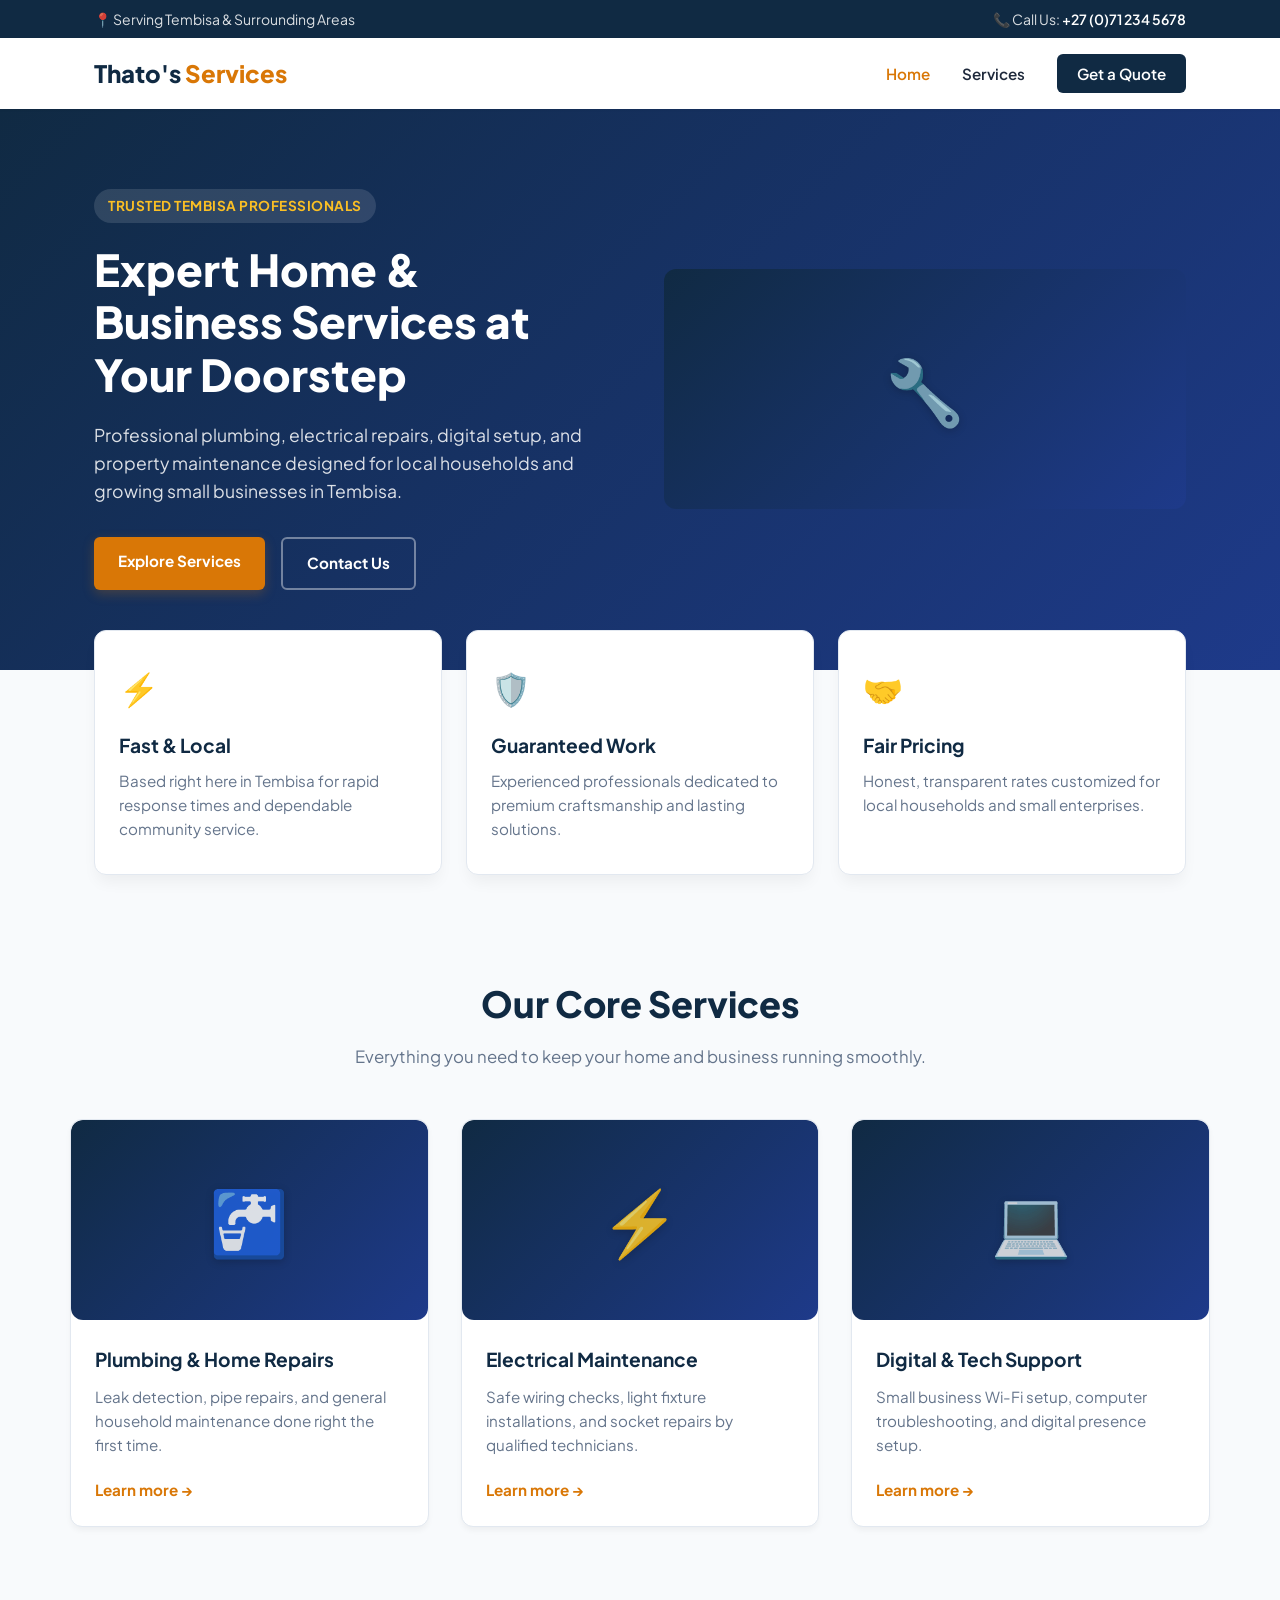
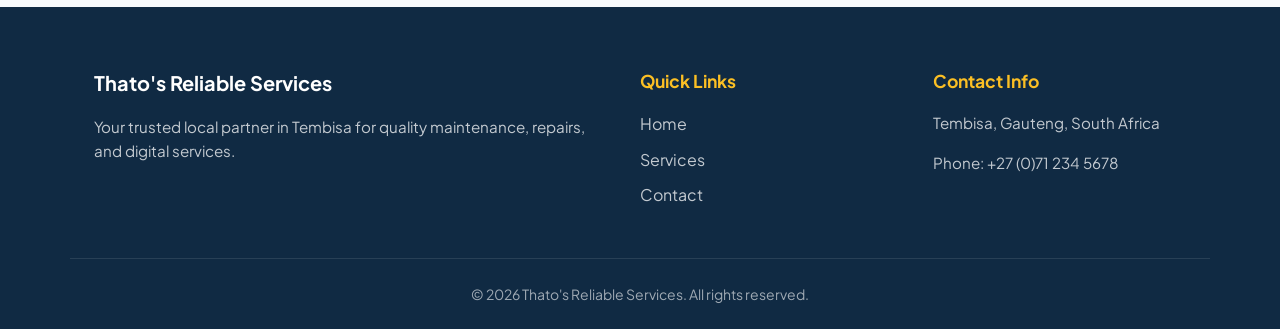
==== tembisa-business/index.html @ ab4304c1 "Add files via upload" ====
<!DOCTYPE html>
<html lang="en">
<head>
    <meta charset="UTF-8">
    <meta name="viewport" content="width=device-width, initial-scale=1.0">
    <title>Thato's Reliable Services | Tembisa</title>
    <link rel="stylesheet" href="style.css">
    <link rel="preconnect" href="https://fonts.googleapis.com">
    <link rel="preconnect" href="https://fonts.gstatic.com" crossorigin>
    <link href="https://fonts.googleapis.com/css2?family=Plus+Jakarta+Sans:wght@400;500;600;700;800&display=swap" rel="stylesheet">
</head>
<body>
    <!-- Top Bar -->
    <div class="top-bar">
        <div class="container top-bar-content">
            <span>📍 Serving Tembisa & Surrounding Areas</span>
            <span>📞 Call Us: <a href="tel:+27712345678">+27 (0)71 234 5678</a></span>
        </div>
    </div>

    <!-- Header / Navigation -->
    <header>
        <div class="container nav-container">
            <h1 class="logo">Thato's <span>Services</span></h1>
            <nav>
                <ul>
                    <li><a href="index.html" class="active">Home</a></li>
                    <li><a href="services.html">Services</a></li>
                    <li><a href="contact.html" class="btn-nav">Get a Quote</a></li>
                </ul>
            </nav>
        </div>
    </header>

    <main>
        <!-- Hero Section -->
        <section class="hero">
            <div class="container hero-grid">
                <div class="hero-content">
                    <span class="badge">Trusted Tembisa Professionals</span>
                    <h2>Expert Home & Business Services at Your Doorstep</h2>
                    <p>Professional plumbing, electrical repairs, digital setup, and property maintenance designed for local households and growing small businesses in Tembisa.</p>
                    <div class="hero-buttons">
                        <a href="services.html" class="btn btn-primary">Explore Services</a>
                        <a href="contact.html" class="btn btn-secondary">Contact Us</a>
                    </div>
                </div>
                <div class="hero-image">
                    <div class="img-frame">
                        <span class="fallback-icon">🔧</span>
                        <img src="https://picsum.photos/seed/technician/800/600" alt="Professional technician at work" onerror="this.style.display='none';this.parentElement.querySelector('.fallback-icon').style.display='flex';" />
                    </div>
                </div>
            </div>
        </section>

        <!-- Features / Trust Section -->
        <section class="features container">
            <div class="card">
                <div class="card-icon">⚡</div>
                <h3>Fast & Local</h3>
                <p>Based right here in Tembisa for rapid response times and dependable community service.</p>
            </div>
            <div class="card">
                <div class="card-icon">🛡️</div>
                <h3>Guaranteed Work</h3>
                <p>Experienced professionals dedicated to premium craftsmanship and lasting solutions.</p>
            </div>
            <div class="card">
                <div class="card-icon">🤝</div>
                <h3>Fair Pricing</h3>
                <p>Honest, transparent rates customized for local households and small enterprises.</p>
            </div>
        </section>

        <!-- Featured Services Preview -->
        <section class="preview-section container">
            <div class="section-title">
                <h2>Our Core Services</h2>
                <p>Everything you need to keep your home and business running smoothly.</p>
            </div>
            <div class="service-grid">
                                <div class="service-preview-card">
                    <div class="img-frame">
                        <span class="fallback-icon">🚰</span>
                        <img src="https://picsum.photos/seed/plumbing/600/400" alt="Plumbing Repairs" onerror="this.style.display='none';">
                    </div>
                    <div class="service-preview-body">
                        <h3>Plumbing & Home Repairs</h3>
                        <p>Leak detection, pipe repairs, and general household maintenance done right the first time.</p>
                        <a href="services.html" class="link-arrow">Learn more &rarr;</a>
                    </div>
                </div>
                <div class="service-preview-card">
                    <div class="img-frame">
                        <span class="fallback-icon">⚡</span>
                        <img src="https://picsum.photos/seed/electrical/600/400" alt="Electrical Work" onerror="this.style.display='none';">
                    </div>
                    <div class="service-preview-body">
                        <h3>Electrical Maintenance</h3>
                        <p>Safe wiring checks, light fixture installations, and socket repairs by qualified technicians.</p>
                        <a href="services.html" class="link-arrow">Learn more &rarr;</a>
                    </div>
                </div>
                <div class="service-preview-card">
                    <div class="img-frame">
                        <span class="fallback-icon">💻</span>
                        <img src="https://picsum.photos/seed/digital/600/400" alt="Digital Solutions" onerror="this.style.display='none';">
                    </div>
                    <div class="service-preview-body">
                        <h3>Digital & Tech Support</h3>
                        <p>Small business Wi-Fi setup, computer troubleshooting, and digital presence setup.</p>
                        <a href="services.html" class="link-arrow">Learn more &rarr;</a>
                    </div>
                </div>
            </div>
        </section>
    </main>

    <!-- Footer -->
    <footer>
        <div class="container footer-content">
            <div>
                <h3>Thato's Reliable Services</h3>
                <p>Your trusted local partner in Tembisa for quality maintenance, repairs, and digital services.</p>
            </div>
            <div>
                <h4>Quick Links</h4>
                <ul>
                    <li><a href="index.html">Home</a></li>
                    <li><a href="services.html">Services</a></li>
                    <li><a href="contact.html">Contact</a></li>
                </ul>
            </div>
            <div>
                <h4>Contact Info</h4>
                <p>Tembisa, Gauteng, South Africa</p>
                <p>Phone: +27 (0)71 234 5678</p>
            </div>
        </div>
        <div class="sub-footer">
            <p>&copy; 2026 Thato's Reliable Services. All rights reserved.</p>
        </div>
    </footer>
</body>
</html>
---- tembisa-business/style.css ----
/* Professional Styling — Thato's Reliable Services */

:root {
    --primary: #102a43;
    --primary-light: #243b53;
    --accent: #d97706;
    --accent-hover: #b45309;
    --text-dark: #1e293b;
    --text-muted: #64748b;
    --bg-light: #f8fafc;
    --white: #ffffff;
    --border: #e2e8f0;
}

* {
    margin: 0;
    padding: 0;
    box-sizing: border-box;
}

body {
    font-family: 'Plus Jakarta Sans', sans-serif;
    color: var(--text-dark);
    background-color: var(--bg-light);
    line-height: 1.6;
}

.container {
    max-width: 1140px;
    margin: 0 auto;
    padding: 0 24px;
}

/* Top Bar */
.top-bar {
    background-color: var(--primary);
    color: rgba(255, 255, 255, 0.85);
    font-size: 0.875rem;
    padding: 8px 0;
}

.top-bar-content {
    display: flex;
    justify-content: space-between;
    align-items: center;
}

.top-bar a {
    color: var(--white);
    text-decoration: none;
    font-weight: 600;
}

/* Header */
header {
    background-color: var(--white);
    box-shadow: 0 1px 3px rgba(0,0,0,0.05);
    position: sticky;
    top: 0;
    z-index: 100;
}

.nav-container {
    display: flex;
    justify-content: space-between;
    align-items: center;
    padding: 16px 24px;
}

.logo {
    font-size: 1.5rem;
    font-weight: 800;
    color: var(--primary);
}

.logo span {
    color: var(--accent);
}

nav ul {
    list-style: none;
    display: flex;
    align-items: center;
    gap: 32px;
}

nav a {
    color: var(--text-dark);
    text-decoration: none;
    font-weight: 600;
    font-size: 0.95rem;
    transition: color 0.2s;
}

nav a:hover, nav a.active {
    color: var(--accent);
}

/* Buttons */
.btn {
    display: inline-block;
    padding: 12px 24px;
    font-weight: 700;
    border-radius: 6px;
    text-decoration: none;
    transition: all 0.2s ease;
    cursor: pointer;
    border: none;
    font-size: 0.95rem;
}

.btn-primary {
    background-color: var(--accent);
    color: var(--white);
    box-shadow: 0 4px 12px rgba(217, 119, 6, 0.25);
}

.btn-primary:hover {
    background-color: var(--accent-hover);
    transform: translateY(-1px);
}

.btn-secondary {
    background-color: transparent;
    color: var(--white);
    border: 2px solid rgba(255, 255, 255, 0.4);
}

.btn-secondary:hover {
    border-color: var(--white);
    background-color: rgba(255, 255, 255, 0.1);
}

.btn-nav {
    background-color: var(--primary);
    color: var(--white) !important;
    padding: 10px 20px;
    border-radius: 6px;
}

.btn-nav:hover {
    background-color: var(--primary-light);
}

.btn-full {
    width: 100%;
    text-align: center;
}

/* Hero Section */
.hero {
    background: linear-gradient(135deg, var(--primary) 0%, #1e3a8a 100%);
    color: var(--white);
    padding: 80px 0;
}

.hero-grid {
    display: grid;
    grid-template-columns: 1fr 1fr;
    gap: 48px;
    align-items: center;
}

.badge {
    display: inline-block;
    background-color: rgba(255, 255, 255, 0.12);
    color: #fbbf24;
    padding: 6px 14px;
    border-radius: 50px;
    font-size: 0.85rem;
    font-weight: 700;
    margin-bottom: 20px;
    text-transform: uppercase;
    letter-spacing: 0.5px;
}

.hero-content h2 {
    font-size: 2.75rem;
    font-weight: 800;
    line-height: 1.2;
    margin-bottom: 20px;
}

.hero-content p {
    font-size: 1.1rem;
    color: rgba(255, 255, 255, 0.85);
    margin-bottom: 32px;
}

.hero-buttons {
    display: flex;
    gap: 16px;
}

.hero-image img {
    width: 100%;
    border-radius: 12px;
    box-shadow: 0 20px 25px -5px rgba(0, 0, 0, 0.3);
    object-fit: cover;
    height: 380px;
}

/* Image frame with gradient + icon fallback layer */
.img-frame {
    position: relative;
    width: 100%;
    height: 100%;
    min-height: 240px;
    border-radius: 12px;
    overflow: hidden;
    background: linear-gradient(135deg, var(--primary), #1e3a8a);
    display: flex;
    align-items: center;
    justify-content: center;
}

.img-frame .fallback-icon {
    font-size: 4rem;
    color: rgba(255, 255, 255, 0.85);
    text-shadow: 0 2px 8px rgba(0, 0, 0, 0.2);
}

.img-frame img {
    position: absolute;
    inset: 0;
    width: 100%;
    height: 100%;
    object-fit: cover;
    border-radius: 12px;
}

/* Features */
.features {
    display: grid;
    grid-template-columns: repeat(3, 1fr);
    gap: 24px;
    margin-top: -40px;
    position: relative;
    z-index: 10;
    margin-bottom: 60px;
}

.card {
    background: var(--white);
    padding: 32px 24px;
    border-radius: 12px;
    box-shadow: 0 10px 15px -3px rgba(0, 0, 0, 0.05);
    border: 1px solid var(--border);
}

.card-icon {
    font-size: 2rem;
    margin-bottom: 16px;
}

.card h3 {
    font-size: 1.2rem;
    font-weight: 700;
    margin-bottom: 8px;
    color: var(--primary);
}

.card p {
    color: var(--text-muted);
    font-size: 0.95rem;
}

/* Preview Section */
.preview-section {
    padding: 40px 0 80px 0;
}

.section-title {
    text-align: center;
    max-width: 600px;
    margin: 0 auto 48px auto;
}

.section-title h2 {
    font-size: 2.25rem;
    font-weight: 800;
    color: var(--primary);
    margin-bottom: 12px;
}

.section-title p {
    color: var(--text-muted);
    font-size: 1.05rem;
}

.service-grid {
    display: grid;
    grid-template-columns: repeat(3, 1fr);
    gap: 32px;
}

.service-preview-card {
    background: var(--white);
    border-radius: 12px;
    overflow: hidden;
    box-shadow: 0 4px 6px -1px rgba(0, 0, 0, 0.05);
    border: 1px solid var(--border);
    display: flex;
    flex-direction: column;
    transition: transform 0.2s;
}

.service-preview-card:hover {
    transform: translateY(-4px);
}

.service-preview-card .img-frame {
    height: 200px;
    min-height: 0;
}

.service-preview-body {
    padding: 24px;
    display: flex;
    flex-direction: column;
    flex-grow: 1;
}

.service-preview-body h3 {
    font-size: 1.2rem;
    font-weight: 700;
    color: var(--primary);
    margin-bottom: 10px;
}

.service-preview-body p {
    color: var(--text-muted);
    font-size: 0.95rem;
    margin-bottom: 20px;
    flex-grow: 1;
}

.link-arrow {
    color: var(--accent);
    font-weight: 700;
    text-decoration: none;
    font-size: 0.95rem;
}

.link-arrow:hover {
    text-decoration: underline;
}

/* Services Page Specific */
.page-header {
    text-align: center;
    padding: 60px 0 40px 0;
    max-width: 700px;
    margin: 0 auto;
}

.page-header h2 {
    font-size: 2.5rem;
    font-weight: 800;
    color: var(--primary);
    margin-bottom: 12px;
}

.page-header p {
    color: var(--text-muted);
    font-size: 1.1rem;
}

.services-list-container {
    padding-bottom: 80px;
    display: flex;
    flex-direction: column;
    gap: 48px;
}

.service-row {
    display: grid;
    grid-template-columns: 1fr 1fr;
    gap: 48px;
    align-items: center;
    background: var(--white);
    border-radius: 16px;
    overflow: hidden;
    box-shadow: 0 4px 12px rgba(0,0,0,0.05);
    border: 1px solid var(--border);
}

.service-row.reverse {
    direction: rtl;
}

.service-row.reverse > * {
    direction: ltr;
}

.service-img img {
    width: 100%;
    height: 100%;
    min-height: 320px;
    object-fit: cover;
}

.service-desc {
    padding: 40px;
}

.service-tag {
    display: inline-block;
    background-color: #fef3c7;
    color: #d97706;
    padding: 4px 12px;
    border-radius: 50px;
    font-size: 0.8rem;
    font-weight: 700;
    margin-bottom: 12px;
    text-transform: uppercase;
}

.service-desc h3 {
    font-size: 1.75rem;
    font-weight: 800;
    color: var(--primary);
    margin-bottom: 16px;
}

.service-desc p {
    color: var(--text-muted);
    margin-bottom: 20px;
}

.service-desc ul {
    list-style: none;
    margin-bottom: 24px;
}

.service-desc li {
    font-size: 0.95rem;
    font-weight: 600;
    color: var(--text-dark);
    margin-bottom: 8px;
}

/* Contact Page Specific */
.contact-page {
    padding: 60px 0 80px 0;
}

.contact-intro {
    text-align: center;
    max-width: 600px;
    margin: 0 auto 48px auto;
}

.contact-intro h2 {
    font-size: 2.5rem;
    font-weight: 800;
    color: var(--primary);
    margin-bottom: 12px;
}

.contact-intro p {
    color: var(--text-muted);
    font-size: 1.1rem;
}

.contact-grid {
    display: grid;
    grid-template-columns: 1.2fr 0.8fr;
    gap: 32px;
}

.contact-card, .contact-info {
    background: var(--white);
    padding: 40px;
    border-radius: 16px;
    box-shadow: 0 4px 12px rgba(0,0,0,0.05);
    border: 1px solid var(--border);
}

.contact-card h3, .contact-info h3 {
    font-size: 1.5rem;
    font-weight: 800;
    color: var(--primary);
    margin-bottom: 24px;
}

.form-group {
    margin-bottom: 20px;
}

.contact-form label {
    display: block;
    font-weight: 600;
    font-size: 0.9rem;
    color: var(--primary);
    margin-bottom: 8px;
}

.contact-form input,
.contact-form textarea {
    width: 100%;
    padding: 12px 16px;
    border: 1px solid var(--border);
    border-radius: 8px;
    font-family: inherit;
    font-size: 1rem;
    background-color: var(--bg-light);
    transition: border-color 0.2s;
}

.contact-form input:focus,
.contact-form textarea:focus {
    outline: none;
    border-color: var(--accent);
    background-color: var(--white);
}

.info-item {
    display: flex;
    gap: 16px;
    margin-bottom: 24px;
    align-items: flex-start;
}

.info-icon {
    font-size: 1.5rem;
    background: var(--bg-light);
    padding: 12px;
    border-radius: 12px;
}

.info-item strong {
    display: block;
    font-size: 0.95rem;
    color: var(--primary);
    margin-bottom: 4px;
}

.info-item p, .info-item a {
    color: var(--text-muted);
    font-size: 0.95rem;
    text-decoration: none;
}

.info-item a:hover {
    color: var(--accent);
}

/* Footer */
footer {
    background-color: var(--primary);
    color: var(--white);
    padding-top: 60px;
}

.footer-content {
    display: grid;
    grid-template-columns: 2fr 1fr 1fr;
    gap: 40px;
    padding-bottom: 40px;
    border-bottom: 1px solid rgba(255, 255, 255, 0.1);
}

.footer-content h3 {
    font-size: 1.25rem;
    font-weight: 700;
    margin-bottom: 16px;
}

.footer-content h4 {
    font-size: 1.1rem;
    font-weight: 700;
    margin-bottom: 16px;
    color: #fbbf24;
}

.footer-content p {
    color: rgba(255, 255, 255, 0.75);
    font-size: 0.95rem;
    margin-bottom: 16px;
}

.footer-content ul {
    list-style: none;
}

.footer-content li {
    margin-bottom: 10px;
}

.footer-content a {
    color: rgba(255, 255, 255, 0.75);
    text-decoration: none;
    transition: color 0.2s;
}

.footer-content a:hover {
    color: var(--white);
}

.sub-footer {
    text-align: center;
    padding: 24px 0;
    color: rgba(255, 255, 255, 0.6);
    font-size: 0.875rem;
}

/* Responsive Design */
@media (max-width: 900px) {
    .hero-grid,
    .features,
    .service-grid,
    .service-row,
    .service-row.reverse,
    .contact-grid,
    .footer-content {
        grid-template-columns: 1fr;
        direction: ltr;
    }

    .features {
        margin-top: 20px;
    }

    .hero-content h2 {
        font-size: 2.2rem;
    }

    .service-row img {
        height: 240px;
        min-height: auto;
    }
}
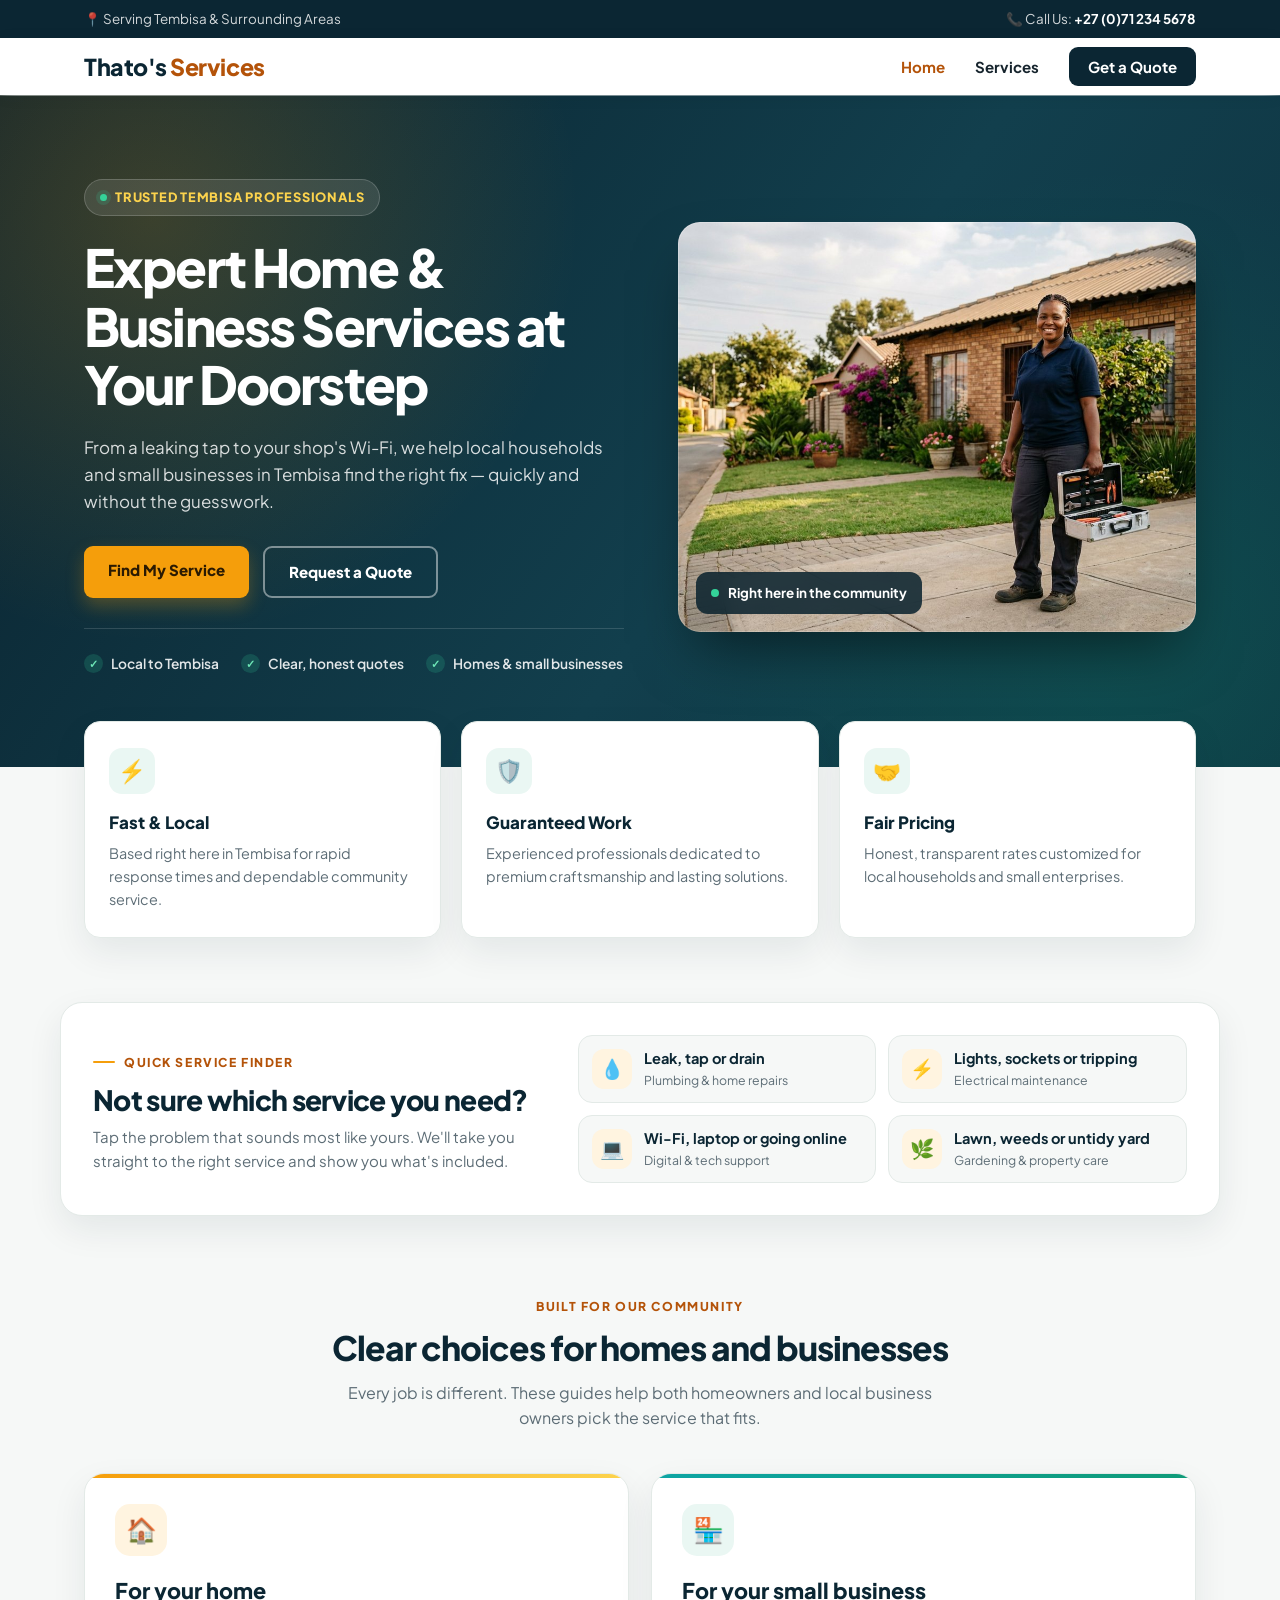
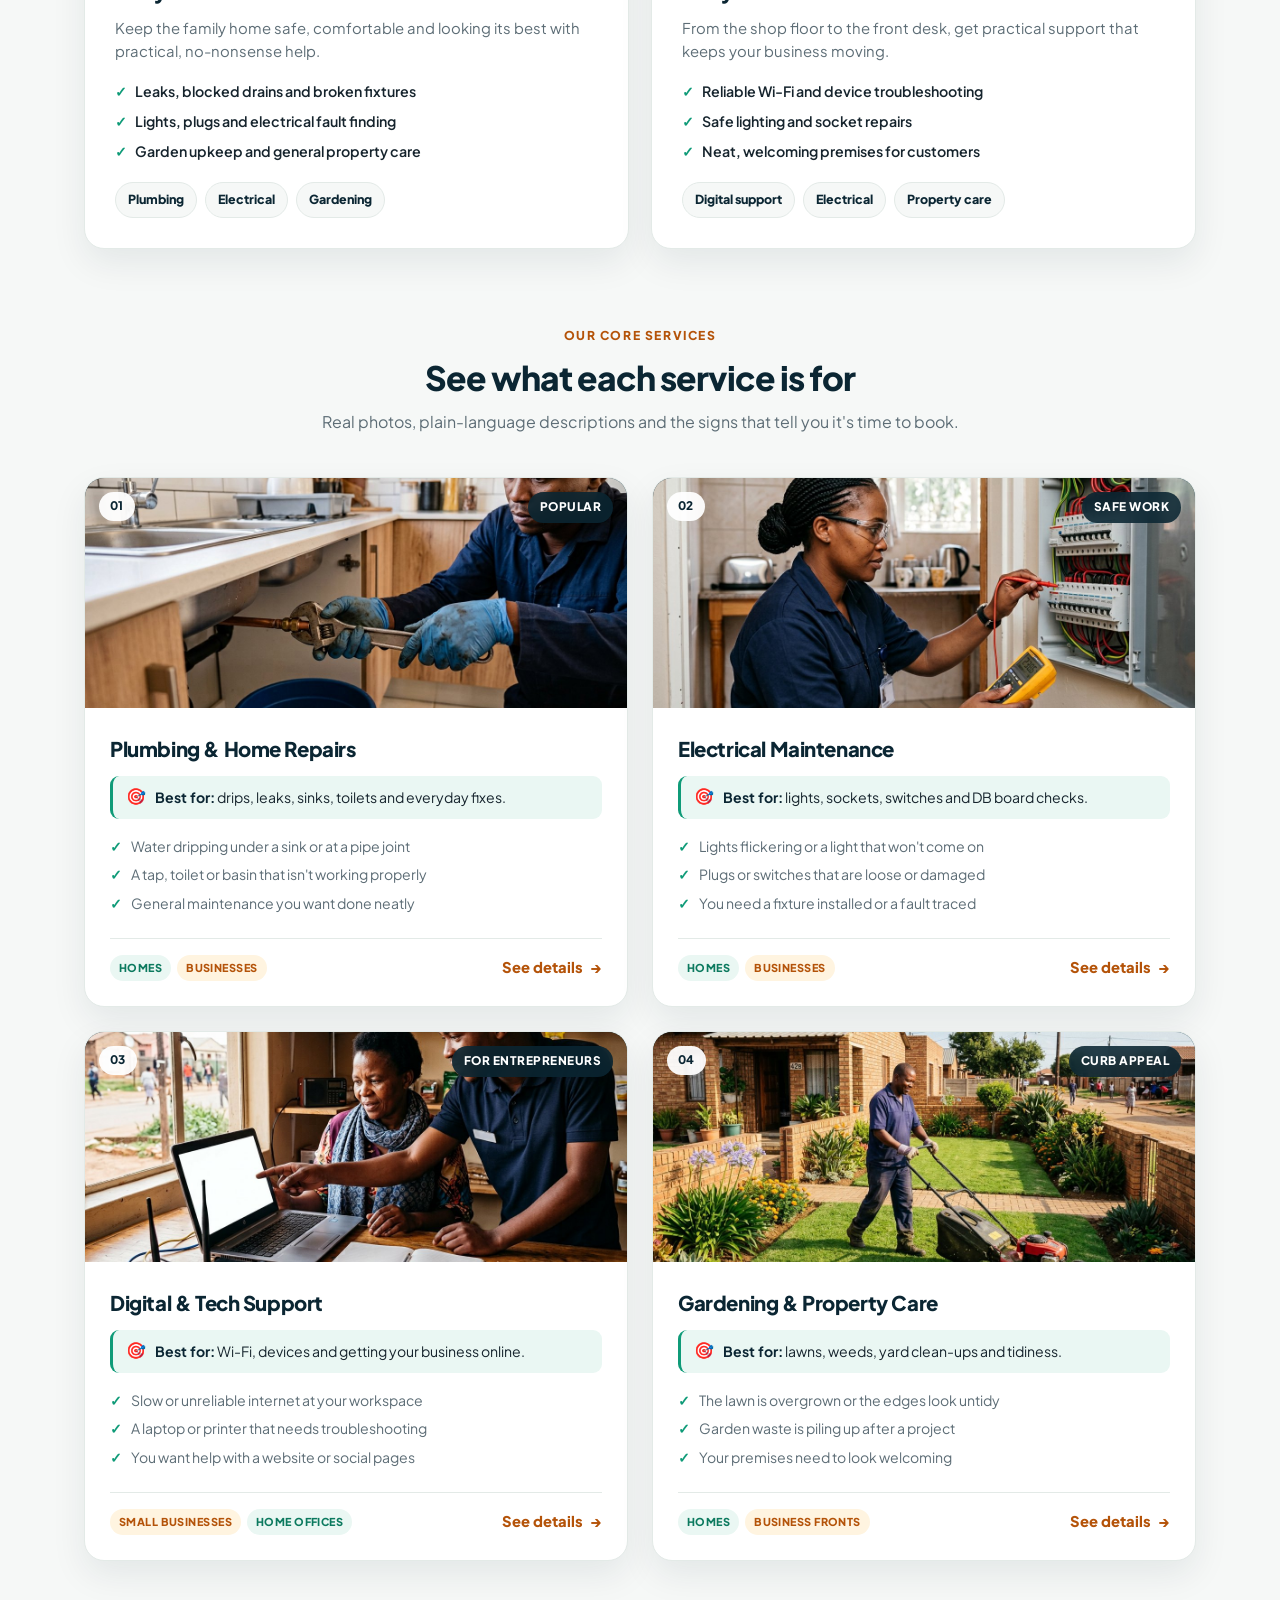
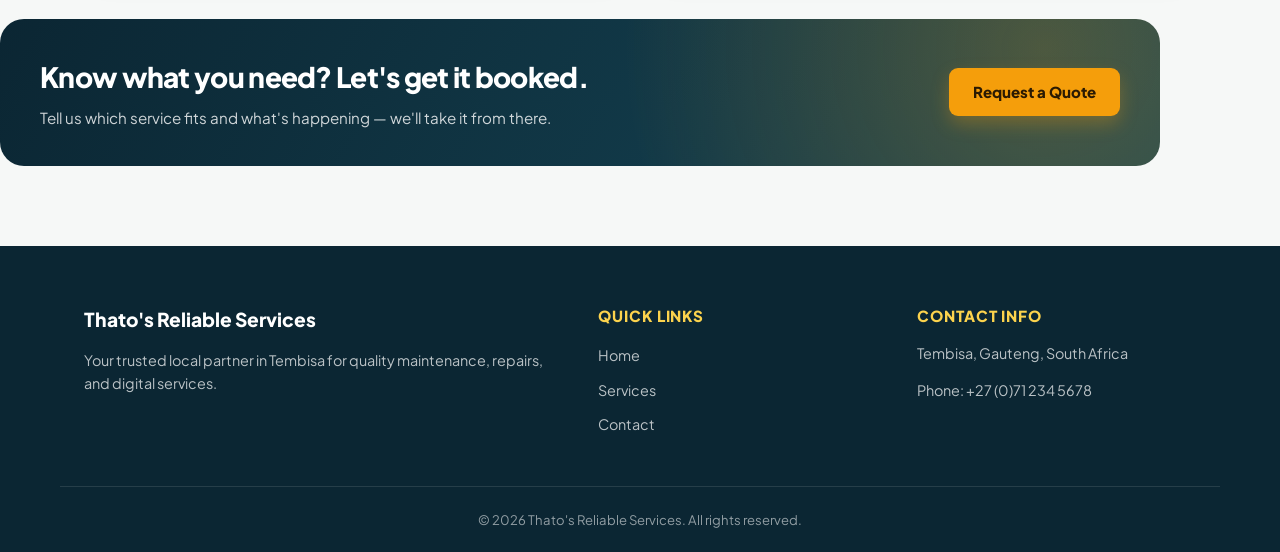
==== commit 023d42f7: "Align service imagery and add service finder guidance Co-authored-by: arena-agent <297053741+arena-a" ====
--- a/tembisa-business/index.html
+++ b/tembisa-business/index.html
@@ -3,11 +3,13 @@
 <head>
     <meta charset="UTF-8">
     <meta name="viewport" content="width=device-width, initial-scale=1.0">
-    <title>Thato's Reliable Services | Tembisa</title>
+    <title>Thato's Reliable Services | Tembisa Home & Business Services</title>
+    <meta name="description" content="Local plumbing, electrical, digital support and property care for homes and small businesses in Tembisa, Johannesburg. Find the right service in seconds.">
     <link rel="stylesheet" href="style.css">
     <link rel="preconnect" href="https://fonts.googleapis.com">
     <link rel="preconnect" href="https://fonts.gstatic.com" crossorigin>
     <link href="https://fonts.googleapis.com/css2?family=Plus+Jakarta+Sans:wght@400;500;600;700;800&display=swap" rel="stylesheet">
+    <script src="script.js" defer></script>
 </head>
 <body>
     <!-- Top Bar -->
@@ -22,7 +24,7 @@
     <header>
         <div class="container nav-container">
             <h1 class="logo">Thato's <span>Services</span></h1>
-            <nav>
+            <nav aria-label="Main navigation">
                 <ul>
                     <li><a href="index.html" class="active">Home</a></li>
                     <li><a href="services.html">Services</a></li>
@@ -33,29 +35,35 @@
     </header>
 
     <main>
-        <!-- Hero Section -->
+        <!-- Hero -->
         <section class="hero">
             <div class="container hero-grid">
                 <div class="hero-content">
                     <span class="badge">Trusted Tembisa Professionals</span>
                     <h2>Expert Home & Business Services at Your Doorstep</h2>
-                    <p>Professional plumbing, electrical repairs, digital setup, and property maintenance designed for local households and growing small businesses in Tembisa.</p>
+                    <p>From a leaking tap to your shop's Wi-Fi, we help local households and small businesses in Tembisa find the right fix — quickly and without the guesswork.</p>
                     <div class="hero-buttons">
-                        <a href="services.html" class="btn btn-primary">Explore Services</a>
-                        <a href="contact.html" class="btn btn-secondary">Contact Us</a>
+                        <a href="#find-my-service" class="btn btn-primary">Find My Service</a>
+                        <a href="contact.html" class="btn btn-secondary">Request a Quote</a>
+                    </div>
+                    <div class="hero-proof">
+                        <span>Local to Tembisa</span>
+                        <span>Clear, honest quotes</span>
+                        <span>Homes & small businesses</span>
                     </div>
                 </div>
                 <div class="hero-image">
                     <div class="img-frame">
-                        <span class="fallback-icon">🔧</span>
-                        <img src="https://picsum.photos/seed/technician/800/600" alt="Professional technician at work" onerror="this.style.display='none';this.parentElement.querySelector('.fallback-icon').style.display='flex';" />
+                        <span class="fallback-icon" aria-hidden="true">🔧</span>
+                        <img src="assets/hero-local-services.jpg" alt="A friendly local technician with a toolbox outside a home in Tembisa" fetchpriority="high">
+                        <div class="photo-caption"><span aria-hidden="true"></span> Right here in the community</div>
                     </div>
                 </div>
             </div>
         </section>
 
-        <!-- Features / Trust Section -->
-        <section class="features container">
+        <!-- Trust features -->
+        <section class="features container" aria-label="Why choose us">
             <div class="card">
                 <div class="card-icon">⚡</div>
                 <h3>Fast & Local</h3>
@@ -73,47 +81,182 @@
             </div>
         </section>
 
-        <!-- Featured Services Preview -->
+        <!-- Quick service finder -->
+        <section class="quick-finder container" id="find-my-service">
+            <div class="finder-copy">
+                <span class="eyebrow">Quick service finder</span>
+                <h2>Not sure which service you need?</h2>
+                <p>Tap the problem that sounds most like yours. We'll take you straight to the right service and show you what's included.</p>
+            </div>
+            <div class="finder-options">
+                <button type="button" class="finder-option" data-scroll-target="service-plumbing">
+                    <span class="finder-icon" aria-hidden="true">💧</span>
+                    <strong>Leak, tap or drain</strong>
+                    <small>Plumbing & home repairs</small>
+                </button>
+                <button type="button" class="finder-option" data-scroll-target="service-electrical">
+                    <span class="finder-icon" aria-hidden="true">⚡</span>
+                    <strong>Lights, sockets or tripping</strong>
+                    <small>Electrical maintenance</small>
+                </button>
+                <button type="button" class="finder-option" data-scroll-target="service-digital">
+                    <span class="finder-icon" aria-hidden="true">💻</span>
+                    <strong>Wi-Fi, laptop or going online</strong>
+                    <small>Digital & tech support</small>
+                </button>
+                <button type="button" class="finder-option" data-scroll-target="service-gardening">
+                    <span class="finder-icon" aria-hidden="true">🌿</span>
+                    <strong>Lawn, weeds or untidy yard</strong>
+                    <small>Gardening & property care</small>
+                </button>
+            </div>
+        </section>
+
+        <!-- Who we help -->
+        <section class="audience-section container">
+            <div class="section-title">
+                <span class="eyebrow center">Built for our community</span>
+                <h2>Clear choices for homes and businesses</h2>
+                <p>Every job is different. These guides help both homeowners and local business owners pick the service that fits.</p>
+            </div>
+            <div class="audience-grid">
+                <article class="audience-card home">
+                    <span class="audience-icon" aria-hidden="true">🏠</span>
+                    <h3>For your home</h3>
+                    <p>Keep the family home safe, comfortable and looking its best with practical, no-nonsense help.</p>
+                    <ul class="audience-list">
+                        <li>Leaks, blocked drains and broken fixtures</li>
+                        <li>Lights, plugs and electrical fault finding</li>
+                        <li>Garden upkeep and general property care</li>
+                    </ul>
+                    <div class="audience-links">
+                        <a href="services.html#service-plumbing">Plumbing</a>
+                        <a href="services.html#service-electrical">Electrical</a>
+                        <a href="services.html#service-gardening">Gardening</a>
+                    </div>
+                </article>
+                <article class="audience-card business">
+                    <span class="audience-icon" aria-hidden="true">🏪</span>
+                    <h3>For your small business</h3>
+                    <p>From the shop floor to the front desk, get practical support that keeps your business moving.</p>
+                    <ul class="audience-list">
+                        <li>Reliable Wi-Fi and device troubleshooting</li>
+                        <li>Safe lighting and socket repairs</li>
+                        <li>Neat, welcoming premises for customers</li>
+                    </ul>
+                    <div class="audience-links">
+                        <a href="services.html#service-digital">Digital support</a>
+                        <a href="services.html#service-electrical">Electrical</a>
+                        <a href="services.html#service-gardening">Property care</a>
+                    </div>
+                </article>
+            </div>
+        </section>
+
+        <!-- Featured services -->
         <section class="preview-section container">
             <div class="section-title">
-                <h2>Our Core Services</h2>
-                <p>Everything you need to keep your home and business running smoothly.</p>
+                <span class="eyebrow center">Our core services</span>
+                <h2>See what each service is for</h2>
+                <p>Real photos, plain-language descriptions and the signs that tell you it's time to book.</p>
             </div>
             <div class="service-grid">
-                                <div class="service-preview-card">
-                    <div class="img-frame">
-                        <span class="fallback-icon">🚰</span>
-                        <img src="https://picsum.photos/seed/plumbing/600/400" alt="Plumbing Repairs" onerror="this.style.display='none';">
+                <article class="service-preview-card" id="service-plumbing">
+                    <div class="img-frame">
+                        <span class="fallback-icon" aria-hidden="true">🚰</span>
+                        <img src="assets/service-plumbing.jpg" alt="Plumber repairing a kitchen sink pipe in a Tembisa home" loading="lazy">
+                        <span class="card-number">01</span>
+                        <span class="card-tag">POPULAR</span>
                     </div>
                     <div class="service-preview-body">
                         <h3>Plumbing & Home Repairs</h3>
-                        <p>Leak detection, pipe repairs, and general household maintenance done right the first time.</p>
-                        <a href="services.html" class="link-arrow">Learn more &rarr;</a>
-                    </div>
-                </div>
-                <div class="service-preview-card">
-                    <div class="img-frame">
-                        <span class="fallback-icon">⚡</span>
-                        <img src="https://picsum.photos/seed/electrical/600/400" alt="Electrical Work" onerror="this.style.display='none';">
+                        <div class="best-for"><span aria-hidden="true">🎯</span><div><strong>Best for:</strong> drips, leaks, sinks, toilets and everyday fixes.</div></div>
+                        <ul class="signs-list">
+                            <li>Water dripping under a sink or at a pipe joint</li>
+                            <li>A tap, toilet or basin that isn't working properly</li>
+                            <li>General maintenance you want done neatly</li>
+                        </ul>
+                        <div class="card-bottom">
+                            <div class="pills"><span class="pill">Homes</span><span class="pill amber">Businesses</span></div>
+                            <a href="services.html#service-plumbing" class="link-arrow">See details <span aria-hidden="true">&rarr;</span></a>
+                        </div>
+                    </div>
+                </article>
+
+                <article class="service-preview-card" id="service-electrical">
+                    <div class="img-frame">
+                        <span class="fallback-icon" aria-hidden="true">⚡</span>
+                        <img src="assets/service-electrical.jpg" alt="Electrician safely testing a home distribution board" loading="lazy">
+                        <span class="card-number">02</span>
+                        <span class="card-tag">SAFE WORK</span>
                     </div>
                     <div class="service-preview-body">
                         <h3>Electrical Maintenance</h3>
-                        <p>Safe wiring checks, light fixture installations, and socket repairs by qualified technicians.</p>
-                        <a href="services.html" class="link-arrow">Learn more &rarr;</a>
-                    </div>
-                </div>
-                <div class="service-preview-card">
-                    <div class="img-frame">
-                        <span class="fallback-icon">💻</span>
-                        <img src="https://picsum.photos/seed/digital/600/400" alt="Digital Solutions" onerror="this.style.display='none';">
+                        <div class="best-for"><span aria-hidden="true">🎯</span><div><strong>Best for:</strong> lights, sockets, switches and DB board checks.</div></div>
+                        <ul class="signs-list">
+                            <li>Lights flickering or a light that won't come on</li>
+                            <li>Plugs or switches that are loose or damaged</li>
+                            <li>You need a fixture installed or a fault traced</li>
+                        </ul>
+                        <div class="card-bottom">
+                            <div class="pills"><span class="pill">Homes</span><span class="pill amber">Businesses</span></div>
+                            <a href="services.html#service-electrical" class="link-arrow">See details <span aria-hidden="true">&rarr;</span></a>
+                        </div>
+                    </div>
+                </article>
+
+                <article class="service-preview-card" id="service-digital">
+                    <div class="img-frame">
+                        <span class="fallback-icon" aria-hidden="true">💻</span>
+                        <img src="assets/service-digital.jpg" alt="Technician helping a local business owner set up a laptop and Wi-Fi router" loading="lazy">
+                        <span class="card-number">03</span>
+                        <span class="card-tag">FOR ENTREPRENEURS</span>
                     </div>
                     <div class="service-preview-body">
                         <h3>Digital & Tech Support</h3>
-                        <p>Small business Wi-Fi setup, computer troubleshooting, and digital presence setup.</p>
-                        <a href="services.html" class="link-arrow">Learn more &rarr;</a>
-                    </div>
-                </div>
-            </div>
+                        <div class="best-for"><span aria-hidden="true">🎯</span><div><strong>Best for:</strong> Wi-Fi, devices and getting your business online.</div></div>
+                        <ul class="signs-list">
+                            <li>Slow or unreliable internet at your workspace</li>
+                            <li>A laptop or printer that needs troubleshooting</li>
+                            <li>You want help with a website or social pages</li>
+                        </ul>
+                        <div class="card-bottom">
+                            <div class="pills"><span class="pill amber">Small businesses</span><span class="pill">Home offices</span></div>
+                            <a href="services.html#service-digital" class="link-arrow">See details <span aria-hidden="true">&rarr;</span></a>
+                        </div>
+                    </div>
+                </article>
+
+                <article class="service-preview-card" id="service-gardening">
+                    <div class="img-frame">
+                        <span class="fallback-icon" aria-hidden="true">🌿</span>
+                        <img src="assets/service-gardening.jpg" alt="Gardener mowing a neat front lawn at a Tembisa home" loading="lazy">
+                        <span class="card-number">04</span>
+                        <span class="card-tag">CURB APPEAL</span>
+                    </div>
+                    <div class="service-preview-body">
+                        <h3>Gardening & Property Care</h3>
+                        <div class="best-for"><span aria-hidden="true">🎯</span><div><strong>Best for:</strong> lawns, weeds, yard clean-ups and tidiness.</div></div>
+                        <ul class="signs-list">
+                            <li>The lawn is overgrown or the edges look untidy</li>
+                            <li>Garden waste is piling up after a project</li>
+                            <li>Your premises need to look welcoming</li>
+                        </ul>
+                        <div class="card-bottom">
+                            <div class="pills"><span class="pill">Homes</span><span class="pill amber">Business fronts</span></div>
+                            <a href="services.html#service-gardening" class="link-arrow">See details <span aria-hidden="true">&rarr;</span></a>
+                        </div>
+                    </div>
+                </article>
+            </div>
+        </section>
+
+        <section class="cta-band container">
+            <div>
+                <h2>Know what you need? Let's get it booked.</h2>
+                <p>Tell us which service fits and what's happening — we'll take it from there.</p>
+            </div>
+            <a href="contact.html" class="btn btn-primary">Request a Quote</a>
         </section>
     </main>
 
@@ -135,7 +278,7 @@
             <div>
                 <h4>Contact Info</h4>
                 <p>Tembisa, Gauteng, South Africa</p>
-                <p>Phone: +27 (0)71 234 5678</p>
+                <p>Phone: <a href="tel:+27712345678">+27 (0)71 234 5678</a></p>
             </div>
         </div>
         <div class="sub-footer">
--- a/tembisa-business/style.css
+++ b/tembisa-business/style.css
@@ -1,21 +1,28 @@
-/* Professional Styling — Thato's Reliable Services */
+/* Thato's Reliable Services — polished, service-first styling */
 
 :root {
-    --primary: #102a43;
-    --primary-light: #243b53;
-    --accent: #d97706;
-    --accent-hover: #b45309;
-    --text-dark: #1e293b;
-    --text-muted: #64748b;
-    --bg-light: #f8fafc;
+    --primary: #0b2633;
+    --primary-2: #123f4d;
+    --accent: #f59e0b;
+    --accent-dark: #b45309;
+    --green: #0f9b78;
+    --green-soft: #eaf7f3;
+    --text-dark: #16242d;
+    --text-muted: #5d6d76;
+    --bg-light: #f6f8f7;
     --white: #ffffff;
-    --border: #e2e8f0;
+    --border: #e3eae7;
+    --shadow: 0 14px 35px rgba(11, 38, 51, 0.08);
 }
 
 * {
     margin: 0;
     padding: 0;
     box-sizing: border-box;
+}
+
+html {
+    scroll-behavior: smooth;
 }
 
 body {
@@ -23,19 +30,61 @@
     color: var(--text-dark);
     background-color: var(--bg-light);
     line-height: 1.6;
+    -webkit-font-smoothing: antialiased;
+}
+
+img {
+    display: block;
+    max-width: 100%;
+}
+
+a {
+    color: inherit;
+}
+
+[id] {
+    scroll-margin-top: 110px;
+}
+
+:focus-visible {
+    outline: 3px solid rgba(245, 158, 11, 0.55);
+    outline-offset: 3px;
 }
 
 .container {
-    max-width: 1140px;
+    max-width: 1160px;
     margin: 0 auto;
     padding: 0 24px;
 }
 
-/* Top Bar */
+.eyebrow {
+    display: inline-flex;
+    align-items: center;
+    gap: 9px;
+    font-size: 0.76rem;
+    font-weight: 800;
+    letter-spacing: 0.13em;
+    text-transform: uppercase;
+    color: var(--accent-dark);
+}
+
+.eyebrow::before {
+    content: '';
+    width: 22px;
+    height: 2px;
+    border-radius: 2px;
+    background: var(--accent);
+}
+
+.eyebrow.center::before {
+    display: none;
+}
+
+/* Top bar */
 .top-bar {
     background-color: var(--primary);
-    color: rgba(255, 255, 255, 0.85);
-    font-size: 0.875rem;
+    color: rgba(255, 255, 255, 0.82);
+    font-size: 0.84rem;
     padding: 8px 0;
 }
 
@@ -43,18 +92,20 @@
     display: flex;
     justify-content: space-between;
     align-items: center;
+    gap: 16px;
 }
 
 .top-bar a {
     color: var(--white);
     text-decoration: none;
-    font-weight: 600;
+    font-weight: 700;
 }
 
 /* Header */
 header {
-    background-color: var(--white);
-    box-shadow: 0 1px 3px rgba(0,0,0,0.05);
+    background-color: rgba(255, 255, 255, 0.96);
+    backdrop-filter: blur(10px);
+    box-shadow: 0 2px 14px rgba(11, 38, 51, 0.07);
     position: sticky;
     top: 0;
     z-index: 100;
@@ -64,160 +115,137 @@
     display: flex;
     justify-content: space-between;
     align-items: center;
-    padding: 16px 24px;
+    padding: 15px 24px;
 }
 
 .logo {
-    font-size: 1.5rem;
-    font-weight: 800;
-    color: var(--primary);
+    font-size: 1.45rem;
+    font-weight: 800;
+    line-height: 1.2;
+    color: var(--primary);
+    letter-spacing: -0.02em;
 }
 
 .logo span {
-    color: var(--accent);
+    color: var(--accent-dark);
 }
 
 nav ul {
     list-style: none;
     display: flex;
     align-items: center;
-    gap: 32px;
+    gap: 30px;
 }
 
 nav a {
     color: var(--text-dark);
     text-decoration: none;
-    font-weight: 600;
-    font-size: 0.95rem;
-    transition: color 0.2s;
-}
-
-nav a:hover, nav a.active {
-    color: var(--accent);
+    font-weight: 700;
+    font-size: 0.94rem;
+    transition: color 0.2s, background-color 0.2s;
+}
+
+nav a:hover,
+nav a.active {
+    color: var(--accent-dark);
 }
 
 /* Buttons */
 .btn {
     display: inline-block;
     padding: 12px 24px;
-    font-weight: 700;
-    border-radius: 6px;
+    font-weight: 800;
+    border-radius: 9px;
     text-decoration: none;
-    transition: all 0.2s ease;
+    transition: transform 0.2s ease, background-color 0.2s ease, box-shadow 0.2s ease;
     cursor: pointer;
     border: none;
-    font-size: 0.95rem;
+    font-size: 0.94rem;
+    text-align: center;
 }
 
 .btn-primary {
     background-color: var(--accent);
-    color: var(--white);
-    box-shadow: 0 4px 12px rgba(217, 119, 6, 0.25);
+    color: #2b1a02;
+    box-shadow: 0 8px 18px rgba(245, 158, 11, 0.28);
 }
 
 .btn-primary:hover {
-    background-color: var(--accent-hover);
-    transform: translateY(-1px);
+    background-color: #fbbf24;
+    transform: translateY(-2px);
 }
 
 .btn-secondary {
     background-color: transparent;
     color: var(--white);
-    border: 2px solid rgba(255, 255, 255, 0.4);
+    border: 2px solid rgba(255, 255, 255, 0.45);
 }
 
 .btn-secondary:hover {
     border-color: var(--white);
-    background-color: rgba(255, 255, 255, 0.1);
+    background-color: rgba(255, 255, 255, 0.12);
+    transform: translateY(-2px);
+}
+
+.btn-dark {
+    background-color: var(--primary);
+    color: var(--white);
+}
+
+.btn-dark:hover {
+    background-color: var(--primary-2);
+    transform: translateY(-2px);
 }
 
 .btn-nav {
     background-color: var(--primary);
     color: var(--white) !important;
-    padding: 10px 20px;
-    border-radius: 6px;
-}
-
-.btn-nav:hover {
-    background-color: var(--primary-light);
+    padding: 10px 19px;
+    border-radius: 9px;
+}
+
+.btn-nav:hover,
+.btn-nav.active {
+    background-color: var(--primary-2);
+    color: var(--white) !important;
 }
 
 .btn-full {
     width: 100%;
-    text-align: center;
-}
-
-/* Hero Section */
-.hero {
-    background: linear-gradient(135deg, var(--primary) 0%, #1e3a8a 100%);
-    color: var(--white);
-    padding: 80px 0;
-}
-
-.hero-grid {
-    display: grid;
-    grid-template-columns: 1fr 1fr;
-    gap: 48px;
+}
+
+.link-arrow {
+    color: var(--accent-dark);
+    font-weight: 800;
+    text-decoration: none;
+    font-size: 0.92rem;
+    display: inline-flex;
     align-items: center;
-}
-
-.badge {
-    display: inline-block;
-    background-color: rgba(255, 255, 255, 0.12);
-    color: #fbbf24;
-    padding: 6px 14px;
-    border-radius: 50px;
-    font-size: 0.85rem;
-    font-weight: 700;
-    margin-bottom: 20px;
-    text-transform: uppercase;
-    letter-spacing: 0.5px;
-}
-
-.hero-content h2 {
-    font-size: 2.75rem;
-    font-weight: 800;
-    line-height: 1.2;
-    margin-bottom: 20px;
-}
-
-.hero-content p {
-    font-size: 1.1rem;
-    color: rgba(255, 255, 255, 0.85);
-    margin-bottom: 32px;
-}
-
-.hero-buttons {
-    display: flex;
-    gap: 16px;
-}
-
-.hero-image img {
-    width: 100%;
-    border-radius: 12px;
-    box-shadow: 0 20px 25px -5px rgba(0, 0, 0, 0.3);
-    object-fit: cover;
-    height: 380px;
-}
-
-/* Image frame with gradient + icon fallback layer */
+    gap: 7px;
+}
+
+.link-arrow:hover {
+    text-decoration: underline;
+}
+
+/* Shared image frame */
 .img-frame {
     position: relative;
     width: 100%;
     height: 100%;
     min-height: 240px;
-    border-radius: 12px;
+    border-radius: inherit;
     overflow: hidden;
-    background: linear-gradient(135deg, var(--primary), #1e3a8a);
+    background: linear-gradient(135deg, var(--primary), var(--primary-2));
+}
+
+.img-frame .fallback-icon {
+    position: absolute;
+    inset: 0;
     display: flex;
     align-items: center;
     justify-content: center;
-}
-
-.img-frame .fallback-icon {
     font-size: 4rem;
-    color: rgba(255, 255, 255, 0.85);
-    text-shadow: 0 2px 8px rgba(0, 0, 0, 0.2);
 }
 
 .img-frame img {
@@ -226,163 +254,707 @@
     width: 100%;
     height: 100%;
     object-fit: cover;
+    transition: transform 0.6s ease;
+}
+
+.service-preview-card:hover .img-frame img,
+.service-row:hover .img-frame img {
+    transform: scale(1.045);
+}
+
+/* Hero */
+.hero {
+    position: relative;
+    overflow: hidden;
+    color: var(--white);
+    padding: 84px 0 92px;
+    background:
+        radial-gradient(circle at 12% 18%, rgba(245, 158, 11, 0.2), transparent 34%),
+        radial-gradient(circle at 88% 82%, rgba(15, 155, 120, 0.22), transparent 38%),
+        linear-gradient(125deg, #0a222e 0%, #123f4d 58%, #0e3441 100%);
+}
+
+.hero-grid {
+    position: relative;
+    z-index: 1;
+    display: grid;
+    grid-template-columns: 1.02fr 0.98fr;
+    gap: 54px;
+    align-items: center;
+}
+
+.badge {
+    display: inline-flex;
+    align-items: center;
+    gap: 8px;
+    background-color: rgba(255, 255, 255, 0.1);
+    border: 1px solid rgba(255, 255, 255, 0.18);
+    color: #fcd34d;
+    padding: 7px 15px;
+    border-radius: 50px;
+    font-size: 0.8rem;
+    font-weight: 800;
+    margin-bottom: 22px;
+    text-transform: uppercase;
+    letter-spacing: 0.06em;
+}
+
+.badge::before {
+    content: '';
+    width: 7px;
+    height: 7px;
+    border-radius: 50%;
+    background: #34d399;
+    box-shadow: 0 0 0 4px rgba(52, 211, 153, 0.16);
+}
+
+.hero-content h2 {
+    font-size: clamp(2.25rem, 4.1vw, 3.4rem);
+    font-weight: 800;
+    line-height: 1.12;
+    letter-spacing: -0.035em;
+    margin-bottom: 20px;
+}
+
+.hero-content p {
+    font-size: 1.06rem;
+    color: rgba(255, 255, 255, 0.83);
+    max-width: 540px;
+    margin-bottom: 30px;
+}
+
+.hero-buttons {
+    display: flex;
+    gap: 14px;
+    flex-wrap: wrap;
+}
+
+.hero-proof {
+    display: flex;
+    flex-wrap: wrap;
+    gap: 10px 22px;
+    margin-top: 30px;
+    padding-top: 24px;
+    border-top: 1px solid rgba(255, 255, 255, 0.14);
+}
+
+.hero-proof span {
+    display: inline-flex;
+    align-items: center;
+    gap: 8px;
+    font-size: 0.86rem;
+    font-weight: 600;
+    color: rgba(255, 255, 255, 0.88);
+}
+
+.hero-proof span::before {
+    content: '✓';
+    display: grid;
+    place-items: center;
+    width: 19px;
+    height: 19px;
+    border-radius: 50%;
+    background: rgba(52, 211, 153, 0.18);
+    color: #6ee7b7;
+    font-size: 0.7rem;
+    font-weight: 900;
+}
+
+.hero-image .img-frame {
+    height: 410px;
+    border-radius: 22px;
+    box-shadow: 0 30px 60px -18px rgba(0, 0, 0, 0.55);
+}
+
+.hero-image .img-frame::after {
+    content: '';
+    position: absolute;
+    inset: 0;
+    border-radius: inherit;
+    box-shadow: inset 0 0 0 1px rgba(255, 255, 255, 0.2);
+    pointer-events: none;
+}
+
+.photo-caption {
+    position: absolute;
+    left: 18px;
+    bottom: 18px;
+    z-index: 2;
+    display: inline-flex;
+    align-items: center;
+    gap: 9px;
+    padding: 10px 15px;
     border-radius: 12px;
-}
-
-/* Features */
+    background: rgba(10, 34, 46, 0.86);
+    backdrop-filter: blur(8px);
+    color: #fff;
+    font-size: 0.84rem;
+    font-weight: 700;
+}
+
+.photo-caption span {
+    width: 8px;
+    height: 8px;
+    border-radius: 50%;
+    background: #34d399;
+}
+
+/* Trust cards */
 .features {
     display: grid;
     grid-template-columns: repeat(3, 1fr);
-    gap: 24px;
-    margin-top: -40px;
+    gap: 20px;
+    margin-top: -46px;
     position: relative;
     z-index: 10;
-    margin-bottom: 60px;
+    margin-bottom: 64px;
 }
 
 .card {
     background: var(--white);
-    padding: 32px 24px;
+    padding: 26px 24px;
+    border-radius: 16px;
+    box-shadow: var(--shadow);
+    border: 1px solid var(--border);
+    transition: transform 0.2s ease;
+}
+
+.card:hover {
+    transform: translateY(-3px);
+}
+
+.card-icon {
+    width: 46px;
+    height: 46px;
+    display: grid;
+    place-items: center;
+    border-radius: 13px;
+    background: var(--green-soft);
+    font-size: 1.4rem;
+    margin-bottom: 15px;
+}
+
+.card h3 {
+    font-size: 1.06rem;
+    font-weight: 800;
+    margin-bottom: 6px;
+    color: var(--primary);
+}
+
+.card p {
+    color: var(--text-muted);
+    font-size: 0.9rem;
+}
+
+/* Quick service finder */
+.quick-finder {
+    background: var(--white);
+    border: 1px solid var(--border);
+    border-radius: 22px;
+    padding: 32px;
+    box-shadow: var(--shadow);
+    display: grid;
+    grid-template-columns: 0.85fr 1.15fr;
+    gap: 34px;
+    align-items: center;
+    margin-bottom: 76px;
+}
+
+.finder-copy h2 {
+    font-size: 1.75rem;
+    line-height: 1.25;
+    font-weight: 800;
+    color: var(--primary);
+    letter-spacing: -0.025em;
+    margin: 10px 0 8px;
+}
+
+.finder-copy p {
+    color: var(--text-muted);
+    font-size: 0.94rem;
+}
+
+.finder-options {
+    display: grid;
+    grid-template-columns: repeat(2, 1fr);
+    gap: 12px;
+}
+
+.finder-option {
+    display: grid;
+    grid-template-columns: 40px 1fr;
+    gap: 3px 12px;
+    align-items: center;
+    text-align: left;
+    background: var(--bg-light);
+    border: 1px solid var(--border);
+    border-radius: 14px;
+    padding: 13px;
+    cursor: pointer;
+    font-family: inherit;
+    transition: transform 0.2s, border-color 0.2s, background-color 0.2s, box-shadow 0.2s;
+}
+
+.finder-option:hover {
+    transform: translateY(-2px);
+    border-color: var(--accent);
+    background: #fff;
+    box-shadow: 0 10px 22px rgba(11, 38, 51, 0.08);
+}
+
+.finder-icon {
+    grid-row: span 2;
+    width: 40px;
+    height: 40px;
+    display: grid;
+    place-items: center;
     border-radius: 12px;
-    box-shadow: 0 10px 15px -3px rgba(0, 0, 0, 0.05);
-    border: 1px solid var(--border);
-}
-
-.card-icon {
-    font-size: 2rem;
-    margin-bottom: 16px;
-}
-
-.card h3 {
-    font-size: 1.2rem;
-    font-weight: 700;
-    margin-bottom: 8px;
-    color: var(--primary);
-}
-
-.card p {
-    color: var(--text-muted);
-    font-size: 0.95rem;
-}
-
-/* Preview Section */
-.preview-section {
-    padding: 40px 0 80px 0;
-}
-
+    background: #fff4e0;
+    font-size: 1.22rem;
+}
+
+.finder-option strong {
+    font-size: 0.91rem;
+    color: var(--primary);
+    line-height: 1.3;
+}
+
+.finder-option small {
+    font-size: 0.77rem;
+    color: var(--text-muted);
+    line-height: 1.3;
+}
+
+/* Section headings */
 .section-title {
     text-align: center;
-    max-width: 600px;
-    margin: 0 auto 48px auto;
+    max-width: 640px;
+    margin: 0 auto 42px auto;
 }
 
 .section-title h2 {
-    font-size: 2.25rem;
-    font-weight: 800;
-    color: var(--primary);
-    margin-bottom: 12px;
+    font-size: 2.1rem;
+    font-weight: 800;
+    color: var(--primary);
+    letter-spacing: -0.03em;
+    line-height: 1.2;
+    margin: 10px 0 12px;
 }
 
 .section-title p {
     color: var(--text-muted);
-    font-size: 1.05rem;
+    font-size: 1rem;
+}
+
+/* Audience panels */
+.audience-section {
+    padding-bottom: 72px;
+}
+
+.audience-grid {
+    display: grid;
+    grid-template-columns: repeat(2, 1fr);
+    gap: 22px;
+}
+
+.audience-card {
+    position: relative;
+    overflow: hidden;
+    background: var(--white);
+    border: 1px solid var(--border);
+    border-radius: 20px;
+    padding: 30px;
+    box-shadow: var(--shadow);
+}
+
+.audience-card::before {
+    content: '';
+    position: absolute;
+    top: 0;
+    left: 0;
+    right: 0;
+    height: 4px;
+    background: linear-gradient(90deg, var(--accent), #fcd34d);
+}
+
+.audience-card.business::before {
+    background: linear-gradient(90deg, #0ea5a4, var(--green));
+}
+
+.audience-icon {
+    width: 52px;
+    height: 52px;
+    display: grid;
+    place-items: center;
+    border-radius: 15px;
+    background: #fff4e0;
+    font-size: 1.55rem;
+    margin-bottom: 18px;
+}
+
+.business .audience-icon {
+    background: var(--green-soft);
+}
+
+.audience-card h3 {
+    font-size: 1.35rem;
+    font-weight: 800;
+    color: var(--primary);
+    margin-bottom: 8px;
+}
+
+.audience-card p {
+    color: var(--text-muted);
+    font-size: 0.93rem;
+    margin-bottom: 16px;
+}
+
+.audience-list {
+    list-style: none;
+    display: grid;
+    gap: 7px;
+    margin-bottom: 20px;
+}
+
+.audience-list li {
+    position: relative;
+    padding-left: 20px;
+    font-size: 0.89rem;
+    color: var(--text-dark);
+    font-weight: 600;
+}
+
+.audience-list li::before {
+    content: '✓';
+    position: absolute;
+    left: 0;
+    color: var(--green);
+    font-weight: 900;
+}
+
+.audience-links {
+    display: flex;
+    flex-wrap: wrap;
+    gap: 8px;
+}
+
+.audience-links a {
+    text-decoration: none;
+    font-size: 0.78rem;
+    font-weight: 800;
+    color: var(--primary);
+    background: var(--bg-light);
+    border: 1px solid var(--border);
+    padding: 7px 12px;
+    border-radius: 999px;
+    transition: background-color 0.2s, border-color 0.2s;
+}
+
+.audience-links a:hover {
+    background: #fff4e0;
+    border-color: var(--accent);
+}
+
+/* Home service cards */
+.preview-section {
+    padding-bottom: 24px;
 }
 
 .service-grid {
     display: grid;
-    grid-template-columns: repeat(3, 1fr);
-    gap: 32px;
+    grid-template-columns: repeat(2, 1fr);
+    gap: 24px;
 }
 
 .service-preview-card {
     background: var(--white);
-    border-radius: 12px;
+    border-radius: 20px;
     overflow: hidden;
-    box-shadow: 0 4px 6px -1px rgba(0, 0, 0, 0.05);
+    box-shadow: var(--shadow);
     border: 1px solid var(--border);
     display: flex;
     flex-direction: column;
-    transition: transform 0.2s;
+    transition: transform 0.25s ease, box-shadow 0.25s ease;
 }
 
 .service-preview-card:hover {
-    transform: translateY(-4px);
+    transform: translateY(-5px);
+    box-shadow: 0 22px 45px rgba(11, 38, 51, 0.13);
 }
 
 .service-preview-card .img-frame {
-    height: 200px;
+    height: 230px;
     min-height: 0;
+    border-radius: 0;
+}
+
+.card-number,
+.card-tag {
+    position: absolute;
+    top: 14px;
+    z-index: 2;
+    border-radius: 999px;
+    font-size: 0.74rem;
+    font-weight: 800;
+    letter-spacing: 0.04em;
+}
+
+.card-number {
+    left: 14px;
+    background: rgba(255, 255, 255, 0.94);
+    color: var(--primary);
+    padding: 5px 11px;
+}
+
+.card-tag {
+    right: 14px;
+    background: rgba(11, 38, 51, 0.88);
+    color: #fff;
+    padding: 6px 12px;
+    backdrop-filter: blur(6px);
 }
 
 .service-preview-body {
-    padding: 24px;
+    padding: 25px;
     display: flex;
     flex-direction: column;
     flex-grow: 1;
 }
 
 .service-preview-body h3 {
-    font-size: 1.2rem;
-    font-weight: 700;
-    color: var(--primary);
-    margin-bottom: 10px;
-}
-
-.service-preview-body p {
-    color: var(--text-muted);
+    font-size: 1.27rem;
+    font-weight: 800;
+    color: var(--primary);
+    letter-spacing: -0.02em;
+    margin-bottom: 11px;
+}
+
+.best-for {
+    display: flex;
+    gap: 9px;
+    align-items: flex-start;
+    background: var(--green-soft);
+    border-left: 3px solid var(--green);
+    padding: 10px 13px;
+    border-radius: 9px;
+    font-size: 0.88rem;
+    margin-bottom: 16px;
+}
+
+.best-for span {
+    font-size: 1rem;
+    line-height: 1.3;
+}
+
+.best-for strong {
+    color: var(--primary);
+}
+
+.signs-list {
+    list-style: none;
+    margin-bottom: 18px;
+}
+
+.signs-list li {
+    position: relative;
+    padding-left: 21px;
+    font-size: 0.88rem;
+    color: var(--text-muted);
+    margin-bottom: 6px;
+}
+
+.signs-list li::before {
+    content: '✓';
+    position: absolute;
+    left: 0;
+    top: 0;
+    color: var(--green);
+    font-weight: 900;
+}
+
+.card-bottom {
+    display: flex;
+    justify-content: space-between;
+    align-items: center;
+    gap: 12px;
+    margin-top: auto;
+    padding-top: 16px;
+    border-top: 1px solid var(--border);
+}
+
+.pills {
+    display: flex;
+    flex-wrap: wrap;
+    gap: 6px;
+}
+
+.pill {
+    font-size: 0.68rem;
+    font-weight: 800;
+    text-transform: uppercase;
+    letter-spacing: 0.04em;
+    padding: 4px 9px;
+    border-radius: 999px;
+    background: var(--green-soft);
+    color: #0c7a5f;
+    white-space: nowrap;
+}
+
+.pill.amber {
+    background: #fff4e0;
+    color: var(--accent-dark);
+}
+
+/* Bottom call to action */
+.cta-band {
+    margin: 34px 0 80px;
+    background:
+        radial-gradient(circle at 90% 20%, rgba(245, 158, 11, 0.25), transparent 40%),
+        linear-gradient(120deg, #0b2633, #164656);
+    color: var(--white);
+    border-radius: 24px;
+    padding: 36px 40px;
+    display: flex;
+    justify-content: space-between;
+    align-items: center;
+    gap: 28px;
+}
+
+.cta-band h2 {
+    font-size: 1.75rem;
+    font-weight: 800;
+    letter-spacing: -0.025em;
+    margin-bottom: 6px;
+}
+
+.cta-band p {
+    color: rgba(255, 255, 255, 0.8);
     font-size: 0.95rem;
-    margin-bottom: 20px;
-    flex-grow: 1;
-}
-
-.link-arrow {
-    color: var(--accent);
-    font-weight: 700;
-    text-decoration: none;
-    font-size: 0.95rem;
-}
-
-.link-arrow:hover {
-    text-decoration: underline;
-}
-
-/* Services Page Specific */
+}
+
+.cta-band .btn {
+    white-space: nowrap;
+}
+
+/* Services page */
 .page-header {
     text-align: center;
-    padding: 60px 0 40px 0;
-    max-width: 700px;
+    padding: 58px 0 34px;
+    max-width: 720px;
     margin: 0 auto;
 }
 
 .page-header h2 {
-    font-size: 2.5rem;
-    font-weight: 800;
-    color: var(--primary);
-    margin-bottom: 12px;
+    font-size: 2.45rem;
+    font-weight: 800;
+    color: var(--primary);
+    letter-spacing: -0.035em;
+    line-height: 1.18;
+    margin: 12px 0 12px;
 }
 
 .page-header p {
     color: var(--text-muted);
-    font-size: 1.1rem;
+    font-size: 1.06rem;
+}
+
+.services-page .quick-finder {
+    margin-bottom: 52px;
+}
+
+.compare-wrap {
+    background: var(--white);
+    border: 1px solid var(--border);
+    border-radius: 20px;
+    box-shadow: var(--shadow);
+    margin-bottom: 68px;
+    overflow: hidden;
+}
+
+.compare-heading {
+    padding: 24px 26px 8px;
+}
+
+.compare-heading h2 {
+    font-size: 1.4rem;
+    font-weight: 800;
+    color: var(--primary);
+    margin-top: 8px;
+}
+
+.compare-heading p {
+    color: var(--text-muted);
+    font-size: 0.9rem;
+}
+
+.compare-table {
+    width: 100%;
+    border-collapse: collapse;
+}
+
+.compare-table th {
+    text-align: left;
+    font-size: 0.72rem;
+    text-transform: uppercase;
+    letter-spacing: 0.09em;
+    color: var(--text-muted);
+    padding: 14px 26px;
+    background: var(--bg-light);
+    border-top: 1px solid var(--border);
+    border-bottom: 1px solid var(--border);
+}
+
+.compare-table td {
+    padding: 18px 26px;
+    border-bottom: 1px solid var(--border);
+    font-size: 0.9rem;
+    vertical-align: top;
+    color: var(--text-muted);
+}
+
+.compare-table tr:last-child td {
+    border-bottom: none;
+}
+
+.compare-table td:first-child {
+    font-weight: 800;
+    color: var(--primary);
+    font-size: 0.95rem;
+}
+
+.compare-table a {
+    color: var(--accent-dark);
+    font-weight: 800;
+    text-decoration: none;
+    white-space: nowrap;
+}
+
+.compare-table a:hover {
+    text-decoration: underline;
 }
 
 .services-list-container {
-    padding-bottom: 80px;
+    padding-bottom: 84px;
     display: flex;
     flex-direction: column;
-    gap: 48px;
+    gap: 34px;
 }
 
 .service-row {
     display: grid;
-    grid-template-columns: 1fr 1fr;
-    gap: 48px;
-    align-items: center;
+    grid-template-columns: 0.95fr 1.05fr;
+    gap: 0;
+    align-items: stretch;
     background: var(--white);
-    border-radius: 16px;
+    border-radius: 22px;
     overflow: hidden;
-    box-shadow: 0 4px 12px rgba(0,0,0,0.05);
+    box-shadow: var(--shadow);
     border: 1px solid var(--border);
+    transition: box-shadow 0.25s ease;
+}
+
+.service-row:hover {
+    box-shadow: 0 22px 48px rgba(11, 38, 51, 0.13);
 }
 
 .service-row.reverse {
@@ -393,191 +965,322 @@
     direction: ltr;
 }
 
-.service-img img {
-    width: 100%;
+.service-img .img-frame {
+    min-height: 360px;
     height: 100%;
-    min-height: 320px;
-    object-fit: cover;
+    border-radius: 0;
 }
 
 .service-desc {
-    padding: 40px;
+    padding: 38px 40px;
 }
 
 .service-tag {
     display: inline-block;
-    background-color: #fef3c7;
-    color: #d97706;
-    padding: 4px 12px;
+    background-color: #fff4e0;
+    color: var(--accent-dark);
+    padding: 5px 12px;
     border-radius: 50px;
-    font-size: 0.8rem;
-    font-weight: 700;
-    margin-bottom: 12px;
+    font-size: 0.74rem;
+    font-weight: 800;
+    margin-bottom: 14px;
     text-transform: uppercase;
+    letter-spacing: 0.05em;
 }
 
 .service-desc h3 {
     font-size: 1.75rem;
     font-weight: 800;
     color: var(--primary);
-    margin-bottom: 16px;
-}
-
-.service-desc p {
-    color: var(--text-muted);
+    letter-spacing: -0.03em;
+    line-height: 1.25;
+    margin-bottom: 12px;
+}
+
+.service-lead {
+    color: var(--text-muted);
+    font-size: 0.96rem;
+    margin-bottom: 18px;
+}
+
+.fit-row {
+    display: flex;
+    align-items: center;
+    flex-wrap: wrap;
+    gap: 9px;
     margin-bottom: 20px;
 }
 
-.service-desc ul {
+.fit-label {
+    font-size: 0.73rem;
+    font-weight: 800;
+    text-transform: uppercase;
+    letter-spacing: 0.08em;
+    color: var(--text-muted);
+}
+
+.check-list {
     list-style: none;
-    margin-bottom: 24px;
-}
-
-.service-desc li {
-    font-size: 0.95rem;
+    margin-bottom: 18px;
+}
+
+.check-list li {
+    position: relative;
+    padding-left: 25px;
+    font-size: 0.92rem;
     font-weight: 600;
     color: var(--text-dark);
-    margin-bottom: 8px;
-}
-
-/* Contact Page Specific */
+    margin-bottom: 9px;
+}
+
+.check-list li::before {
+    content: '✓';
+    position: absolute;
+    left: 0;
+    top: 1px;
+    width: 18px;
+    height: 18px;
+    display: grid;
+    place-items: center;
+    border-radius: 50%;
+    background: var(--green-soft);
+    color: var(--green);
+    font-size: 0.68rem;
+    font-weight: 900;
+}
+
+.service-note {
+    background: var(--green-soft);
+    border-left: 3px solid var(--green);
+    padding: 11px 14px;
+    border-radius: 9px;
+    font-size: 0.86rem;
+    color: #20564a;
+    margin-bottom: 22px;
+}
+
+.spotlight {
+    animation: spotlight 1.8s ease-out;
+}
+
+@keyframes spotlight {
+    0% {
+        box-shadow: 0 0 0 0 rgba(245, 158, 11, 0.65), var(--shadow);
+    }
+    100% {
+        box-shadow: 0 0 0 20px rgba(245, 158, 11, 0), var(--shadow);
+    }
+}
+
+/* Contact page */
 .contact-page {
-    padding: 60px 0 80px 0;
+    padding: 58px 0 84px;
 }
 
 .contact-intro {
     text-align: center;
-    max-width: 600px;
-    margin: 0 auto 48px auto;
+    max-width: 640px;
+    margin: 0 auto 44px auto;
 }
 
 .contact-intro h2 {
-    font-size: 2.5rem;
-    font-weight: 800;
-    color: var(--primary);
-    margin-bottom: 12px;
+    font-size: 2.4rem;
+    font-weight: 800;
+    color: var(--primary);
+    letter-spacing: -0.035em;
+    margin-bottom: 10px;
 }
 
 .contact-intro p {
     color: var(--text-muted);
-    font-size: 1.1rem;
+    font-size: 1.04rem;
 }
 
 .contact-grid {
     display: grid;
     grid-template-columns: 1.2fr 0.8fr;
-    gap: 32px;
-}
-
-.contact-card, .contact-info {
+    gap: 26px;
+    align-items: start;
+}
+
+.contact-card,
+.contact-info {
     background: var(--white);
-    padding: 40px;
-    border-radius: 16px;
-    box-shadow: 0 4px 12px rgba(0,0,0,0.05);
+    padding: 36px;
+    border-radius: 20px;
+    box-shadow: var(--shadow);
     border: 1px solid var(--border);
 }
 
-.contact-card h3, .contact-info h3 {
-    font-size: 1.5rem;
-    font-weight: 800;
-    color: var(--primary);
+.contact-card h3,
+.contact-info h3 {
+    font-size: 1.35rem;
+    font-weight: 800;
+    color: var(--primary);
+    margin-bottom: 8px;
+}
+
+.form-intro {
+    color: var(--text-muted);
+    font-size: 0.9rem;
     margin-bottom: 24px;
 }
 
+.form-row {
+    display: grid;
+    grid-template-columns: repeat(2, 1fr);
+    gap: 16px;
+}
+
 .form-group {
-    margin-bottom: 20px;
+    margin-bottom: 18px;
 }
 
 .contact-form label {
     display: block;
-    font-weight: 600;
-    font-size: 0.9rem;
-    color: var(--primary);
-    margin-bottom: 8px;
+    font-weight: 700;
+    font-size: 0.86rem;
+    color: var(--primary);
+    margin-bottom: 7px;
 }
 
 .contact-form input,
+.contact-form select,
 .contact-form textarea {
     width: 100%;
-    padding: 12px 16px;
+    padding: 12px 15px;
     border: 1px solid var(--border);
-    border-radius: 8px;
+    border-radius: 9px;
     font-family: inherit;
-    font-size: 1rem;
+    font-size: 0.94rem;
     background-color: var(--bg-light);
-    transition: border-color 0.2s;
+    color: var(--text-dark);
+    transition: border-color 0.2s, background-color 0.2s;
 }
 
 .contact-form input:focus,
+.contact-form select:focus,
 .contact-form textarea:focus {
     outline: none;
     border-color: var(--accent);
     background-color: var(--white);
 }
 
+.form-hint {
+    display: block;
+    font-size: 0.78rem;
+    color: var(--text-muted);
+    margin-top: 7px;
+}
+
+.form-hint a {
+    color: var(--accent-dark);
+    font-weight: 700;
+}
+
+.form-status {
+    margin-top: 16px;
+    padding: 12px 14px;
+    border-radius: 9px;
+    background: var(--green-soft);
+    color: #0c7a5f;
+    font-weight: 700;
+    font-size: 0.89rem;
+}
+
 .info-item {
     display: flex;
-    gap: 16px;
-    margin-bottom: 24px;
+    gap: 14px;
+    margin-bottom: 22px;
     align-items: flex-start;
 }
 
 .info-icon {
-    font-size: 1.5rem;
+    font-size: 1.3rem;
     background: var(--bg-light);
-    padding: 12px;
+    padding: 11px;
     border-radius: 12px;
+    flex-shrink: 0;
 }
 
 .info-item strong {
     display: block;
-    font-size: 0.95rem;
-    color: var(--primary);
-    margin-bottom: 4px;
-}
-
-.info-item p, .info-item a {
-    color: var(--text-muted);
-    font-size: 0.95rem;
+    font-size: 0.9rem;
+    color: var(--primary);
+    margin-bottom: 3px;
+}
+
+.info-item p,
+.info-item a {
+    color: var(--text-muted);
+    font-size: 0.91rem;
     text-decoration: none;
 }
 
 .info-item a:hover {
-    color: var(--accent);
+    color: var(--accent-dark);
+}
+
+.help-callout {
+    margin-top: 8px;
+    background: linear-gradient(135deg, #0b2633, #164656);
+    color: #fff;
+    border-radius: 16px;
+    padding: 22px;
+}
+
+.help-callout h4 {
+    font-size: 1.05rem;
+    font-weight: 800;
+    margin-bottom: 6px;
+}
+
+.help-callout p {
+    font-size: 0.87rem;
+    color: rgba(255, 255, 255, 0.8);
+    margin-bottom: 14px;
+}
+
+.help-callout a {
+    color: #fcd34d;
+    font-weight: 800;
+    text-decoration: none;
 }
 
 /* Footer */
 footer {
     background-color: var(--primary);
     color: var(--white);
-    padding-top: 60px;
+    padding-top: 58px;
 }
 
 .footer-content {
     display: grid;
-    grid-template-columns: 2fr 1fr 1fr;
+    grid-template-columns: 1.7fr 1fr 1fr;
     gap: 40px;
     padding-bottom: 40px;
-    border-bottom: 1px solid rgba(255, 255, 255, 0.1);
+    border-bottom: 1px solid rgba(255, 255, 255, 0.11);
 }
 
 .footer-content h3 {
-    font-size: 1.25rem;
-    font-weight: 700;
-    margin-bottom: 16px;
+    font-size: 1.2rem;
+    font-weight: 800;
+    margin-bottom: 14px;
 }
 
 .footer-content h4 {
-    font-size: 1.1rem;
-    font-weight: 700;
-    margin-bottom: 16px;
-    color: #fbbf24;
+    font-size: 0.95rem;
+    font-weight: 800;
+    margin-bottom: 14px;
+    color: #fcd34d;
+    text-transform: uppercase;
+    letter-spacing: 0.06em;
 }
 
 .footer-content p {
-    color: rgba(255, 255, 255, 0.75);
-    font-size: 0.95rem;
-    margin-bottom: 16px;
+    color: rgba(255, 255, 255, 0.72);
+    font-size: 0.9rem;
+    margin-bottom: 14px;
 }
 
 .footer-content ul {
@@ -585,12 +1288,13 @@
 }
 
 .footer-content li {
-    margin-bottom: 10px;
+    margin-bottom: 9px;
 }
 
 .footer-content a {
-    color: rgba(255, 255, 255, 0.75);
+    color: rgba(255, 255, 255, 0.72);
     text-decoration: none;
+    font-size: 0.9rem;
     transition: color 0.2s;
 }
 
@@ -600,34 +1304,179 @@
 
 .sub-footer {
     text-align: center;
-    padding: 24px 0;
-    color: rgba(255, 255, 255, 0.6);
-    font-size: 0.875rem;
-}
-
-/* Responsive Design */
-@media (max-width: 900px) {
+    padding: 22px 0;
+    color: rgba(255, 255, 255, 0.55);
+    font-size: 0.82rem;
+}
+
+/* Responsive */
+@media (max-width: 980px) {
     .hero-grid,
+    .quick-finder,
+    .contact-grid {
+        grid-template-columns: 1fr;
+    }
+
+    .hero-image .img-frame {
+        height: 360px;
+    }
+
+    .features {
+        grid-template-columns: repeat(2, 1fr);
+        margin-top: 24px;
+    }
+
+    .service-row,
+    .service-row.reverse {
+        grid-template-columns: 1fr;
+        direction: ltr;
+    }
+
+    .service-img .img-frame {
+        min-height: 290px;
+        height: 290px;
+    }
+}
+
+@media (max-width: 760px) {
+    .top-bar-content {
+        flex-direction: column;
+        gap: 3px;
+        text-align: center;
+    }
+
+    .nav-container {
+        flex-direction: column;
+        gap: 12px;
+        padding: 13px 20px;
+    }
+
+    nav ul {
+        gap: 18px;
+        flex-wrap: wrap;
+        justify-content: center;
+    }
+
+    .hero {
+        padding: 62px 0 74px;
+    }
+
+    .hero-image .img-frame {
+        height: 310px;
+    }
+
     .features,
     .service-grid,
-    .service-row,
-    .service-row.reverse,
-    .contact-grid,
+    .audience-grid,
+    .finder-options,
     .footer-content {
         grid-template-columns: 1fr;
-        direction: ltr;
     }
 
     .features {
-        margin-top: 20px;
-    }
-
-    .hero-content h2 {
-        font-size: 2.2rem;
-    }
-
-    .service-row img {
-        height: 240px;
-        min-height: auto;
-    }
-}
+        margin-bottom: 52px;
+    }
+
+    .quick-finder {
+        padding: 24px;
+        margin-bottom: 56px;
+    }
+
+    .section-title h2,
+    .page-header h2,
+    .contact-intro h2 {
+        font-size: 1.95rem;
+    }
+
+    .cta-band {
+        flex-direction: column;
+        align-items: flex-start;
+        padding: 28px;
+    }
+
+    .cta-band .btn {
+        width: 100%;
+    }
+
+    .service-desc,
+    .contact-card,
+    .contact-info {
+        padding: 27px 24px;
+    }
+
+    .compare-heading {
+        padding: 22px 20px 6px;
+    }
+
+    .compare-table thead {
+        display: none;
+    }
+
+    .compare-table,
+    .compare-table tbody,
+    .compare-table tr,
+    .compare-table td {
+        display: block;
+        width: 100%;
+    }
+
+    .compare-table tr {
+        padding: 10px 20px 16px;
+        border-bottom: 1px solid var(--border);
+    }
+
+    .compare-table tr:last-child {
+        border-bottom: none;
+    }
+
+    .compare-table td {
+        border: none;
+        padding: 7px 0;
+        display: flex;
+        gap: 12px;
+        justify-content: space-between;
+        text-align: right;
+    }
+
+    .compare-table td::before {
+        content: attr(data-label);
+        text-align: left;
+        font-size: 0.72rem;
+        font-weight: 800;
+        text-transform: uppercase;
+        letter-spacing: 0.06em;
+        color: var(--text-muted);
+        flex-shrink: 0;
+        padding-top: 2px;
+    }
+
+    .compare-table td:first-child {
+        display: block;
+        text-align: left;
+        padding-bottom: 10px;
+        border-bottom: 1px dashed var(--border);
+        margin-bottom: 8px;
+    }
+
+    .compare-table td:first-child::before {
+        display: none;
+    }
+
+    .form-row {
+        grid-template-columns: 1fr;
+        gap: 0;
+    }
+}
+
+@media (prefers-reduced-motion: reduce) {
+    html {
+        scroll-behavior: auto;
+    }
+
+    *,
+    *::before,
+    *::after {
+        animation-duration: 0.01ms !important;
+        transition-duration: 0.01ms !important;
+    }
+}
